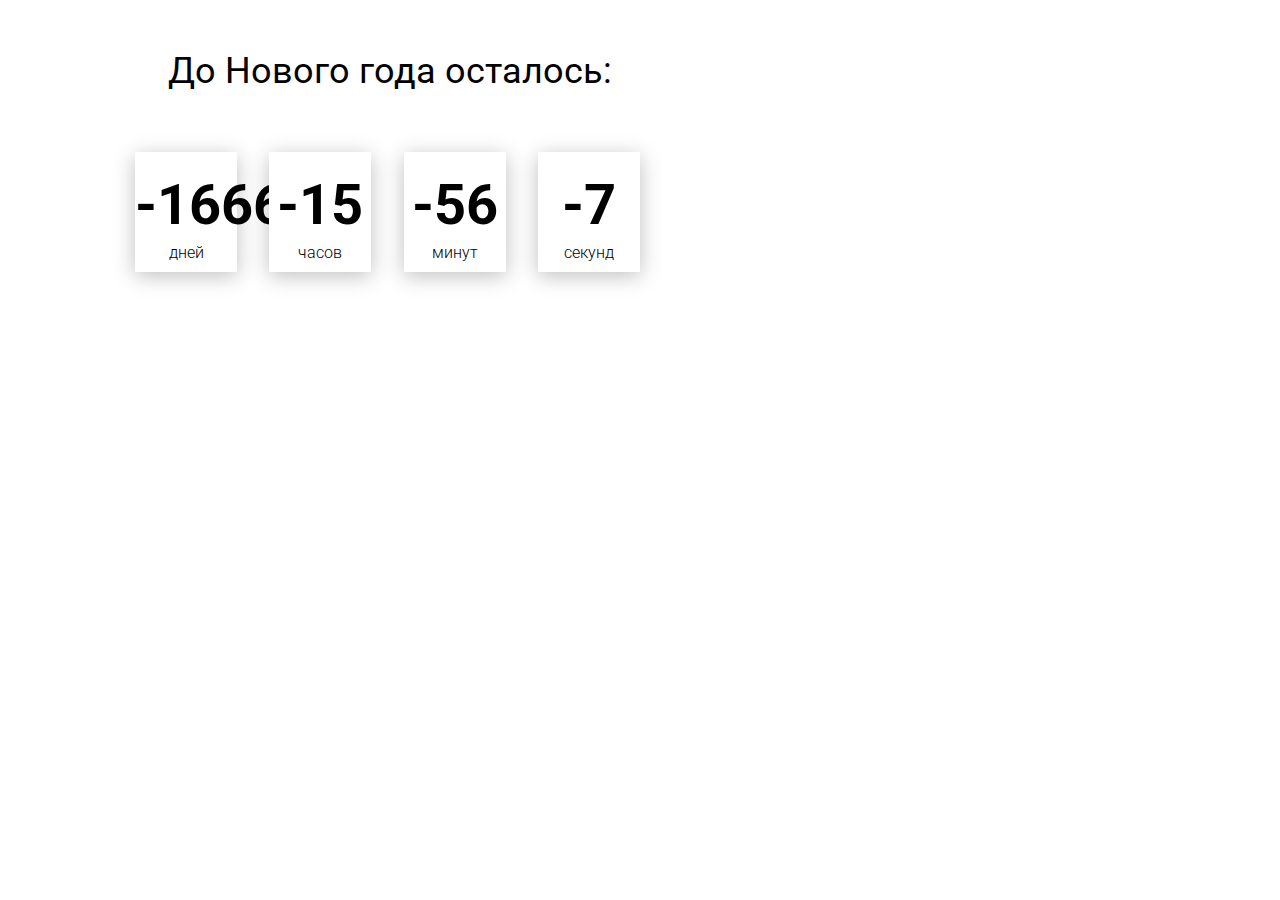
==== timer/index.html @ 14b2f72f "first commit" ====
<!DOCTYPE html>
<html lang="en">

<head>
    <meta charset="UTF-8">
    <meta http-equiv="X-UA-Compatible" content="IE=edge">
    <meta name="viewport" content="width=device-width, initial-scale=1.0">
    <title>Timer</title>
    <link rel="stylesheet" href="style.css">
</head>

<body>
    <div class="container">
        <div class="promotion__timer">
            <div class="title">До Нового года осталось:</div>
            <div class="timer">
                <div class="timer__block">
                    <span id="days">12</span>
                    дней
                </div>
                <div class="timer__block">
                    <span id="hours">20</span>
                    часов
                </div>
                <div class="timer__block">
                    <span id="minutes">56</span>
                    минут
                </div>
                <div class="timer__block">
                    <span id="seconds">20</span>
                    секунд
                </div>
            </div>
        </div>
    </div>
    <script src="script.js"></script>
</body>

</html>
---- timer/style.css ----
@import url(https://fonts.googleapis.com/css?family=Roboto:300,400,700&display=swap&subset=cyrillic-ext);
* {
    box-sizing: border-box;
    margin: 0;
    padding: 0;
    font-family: Roboto, sans-serif
}

.container {
    max-width: 1200px;
    margin: 0 auto;
    
}

.title {
    font-size: 36px;
    font-weight: 400;
    margin-left: 100px;
    margin-top: 50px;
}


.promotion__timer {
    width: 50%
}

.promotion__timer .title {
    text-align: center
}

.promotion__timer .timer {
    margin-top: 60px;
    padding-left: 95px;
    display: flex;
    justify-content: space-between;
    align-items: center
}

.promotion__timer .timer__block {
    width: 102px;
    height: 120px;
    background: #fff;
    box-shadow: 0 4px 20px rgba(0, 0, 0, .25);
    font-size: 16px;
    font-weight: 300;
    text-align: center
}

.promotion__timer .timer__block span {
    display: block;
    margin-top: 20px;
    margin-bottom: 5px;
    font-size: 56px;
    font-weight: 700
}
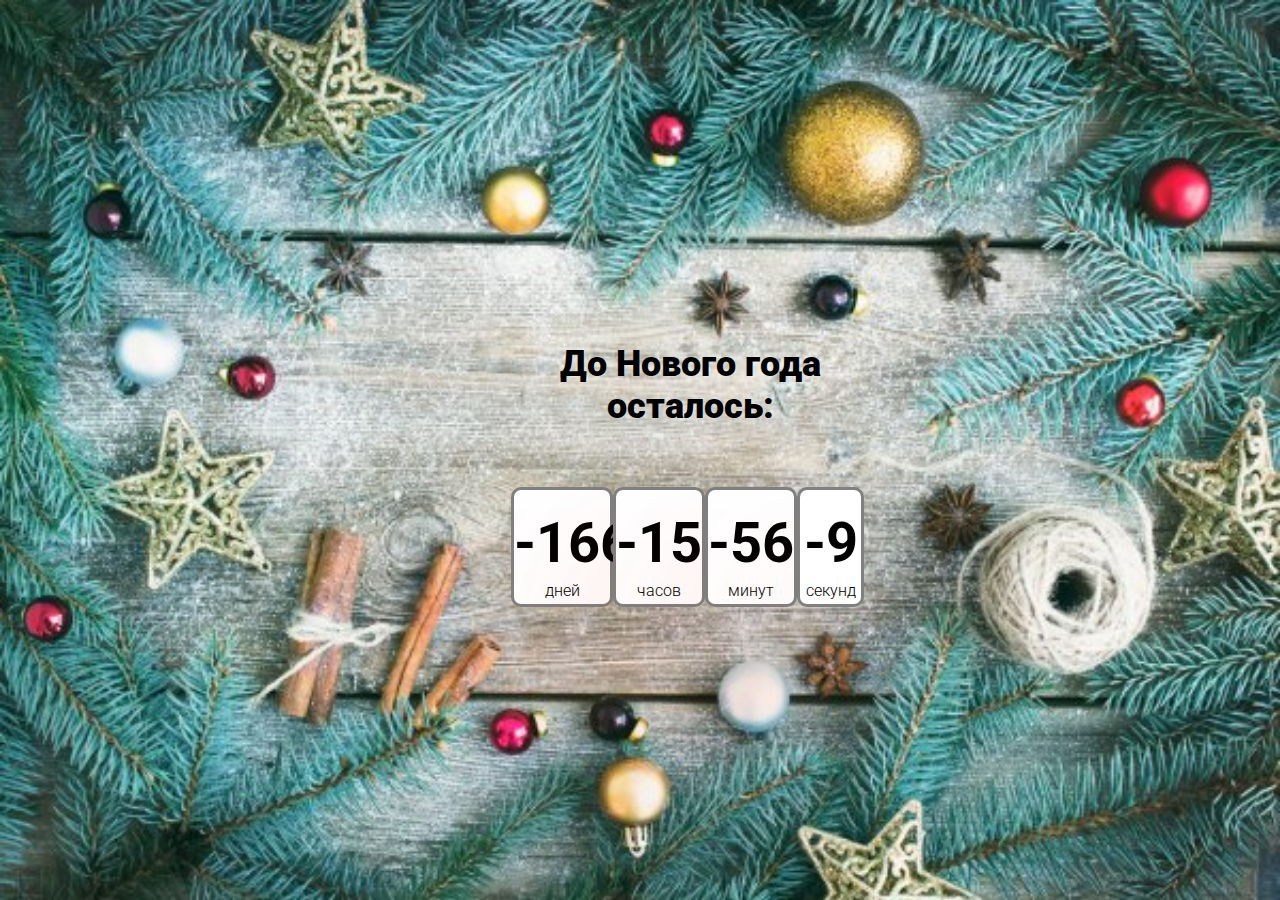
==== commit 3f304941: "styleTimer" ====
--- a/timer/index.html
+++ b/timer/index.html
@@ -9,7 +9,7 @@
     <link rel="stylesheet" href="style.css">
 </head>
 
-<body>
+<body class="body">
     <div class="container">
         <div class="promotion__timer">
             <div class="title">До Нового года осталось:</div>
--- a/timer/style.css
+++ b/timer/style.css
@@ -6,22 +6,40 @@
     font-family: Roboto, sans-serif
 }
 
+.body {
+    background: url(img/frost.jpg) no-repeat;
+    background-size: 100%;
+}
+
 .container {
-    max-width: 1200px;
-    margin: 0 auto;
+    height: 10em;
+    display: flex;
+    align-items: center;
+    justify-content: center
+ }
+.promotion__timer {
+        margin: 0;
+        position: absolute;
+        top: 50%;
+        left: 50%;
+        margin-right: -50%;
+        transform: translate(-50%, -50%)
+     }
     
-}
 
 .title {
     font-size: 36px;
-    font-weight: 400;
+    font-weight: 900;
+    text-shadow: 1px 1px 2px rgba(252, 248, 246, 0.25);
     margin-left: 100px;
     margin-top: 50px;
+    
 }
 
 
 .promotion__timer {
-    width: 50%
+    width: 35%;
+
 }
 
 .promotion__timer .title {
@@ -34,16 +52,19 @@
     display: flex;
     justify-content: space-between;
     align-items: center
+    
 }
 
 .promotion__timer .timer__block {
     width: 102px;
     height: 120px;
     background: #fff;
-    box-shadow: 0 4px 20px rgba(0, 0, 0, .25);
+    box-shadow: 0 100px 200px rgba(216, 65, 5, 0.25);
     font-size: 16px;
     font-weight: 300;
-    text-align: center
+    text-align: center;
+    border-radius: 10px;
+    border: solid gray
 }
 
 .promotion__timer .timer__block span {
